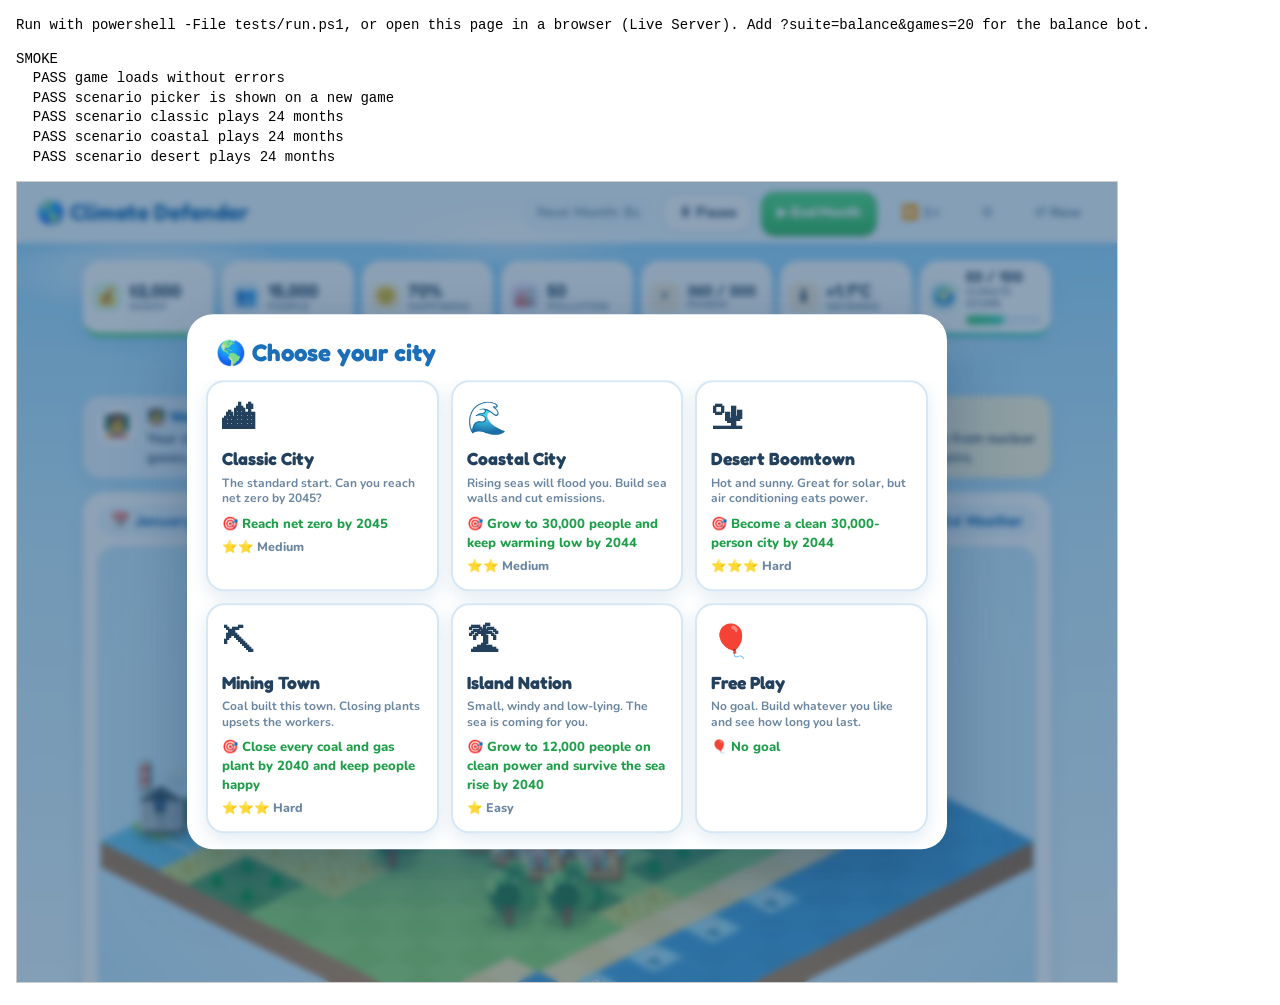
==== tests/runner.html @ a5831891 "v2.0 i think" ====
<!doctype html>
<html lang="en">
  <head>
    <meta charset="UTF-8" />
    <title>Climate Defender tests</title>
    <style>
      body { font: 14px/1.4 Consolas, monospace; margin: 16px; }
      iframe { width: 1100px; height: 800px; border: 1px solid #ccc; }
    </style>
  </head>
  <body>
    <p>Run with <code>powershell -File tests/run.ps1</code>, or open this page in a browser (Live Server). Add <code>?suite=balance&amp;games=20</code> for the balance bot.</p>
    <pre id="out">RUNNING</pre>
    <script src="bot.js"></script>
    <script src="smoke.js"></script>
    <script src="map.test.js"></script>
    <script src="runner.js"></script>
  </body>
</html>
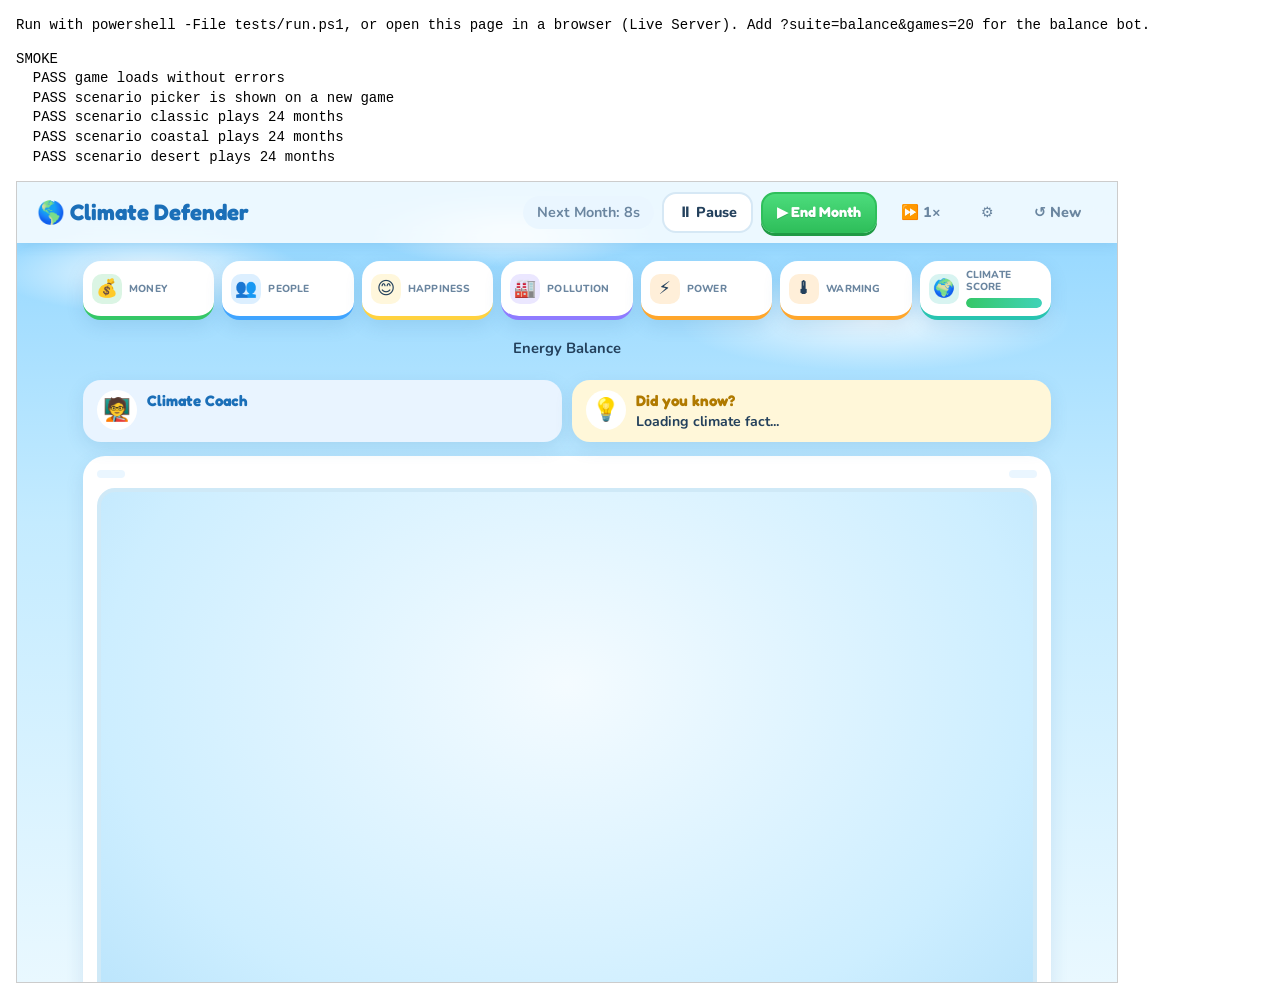
==== commit c707d689: "v3.0 i think" ====
--- a/tests/runner.html
+++ b/tests/runner.html
@@ -14,6 +14,11 @@
     <script src="bot.js"></script>
     <script src="smoke.js"></script>
     <script src="map.test.js"></script>
+    <script src="districts.test.js"></script>
+    <script src="grid.test.js"></script>
+    <script src="politics.test.js"></script>
+    <script src="techtree.test.js"></script>
+    <script src="budget.test.js"></script>
     <script src="runner.js"></script>
   </body>
 </html>
